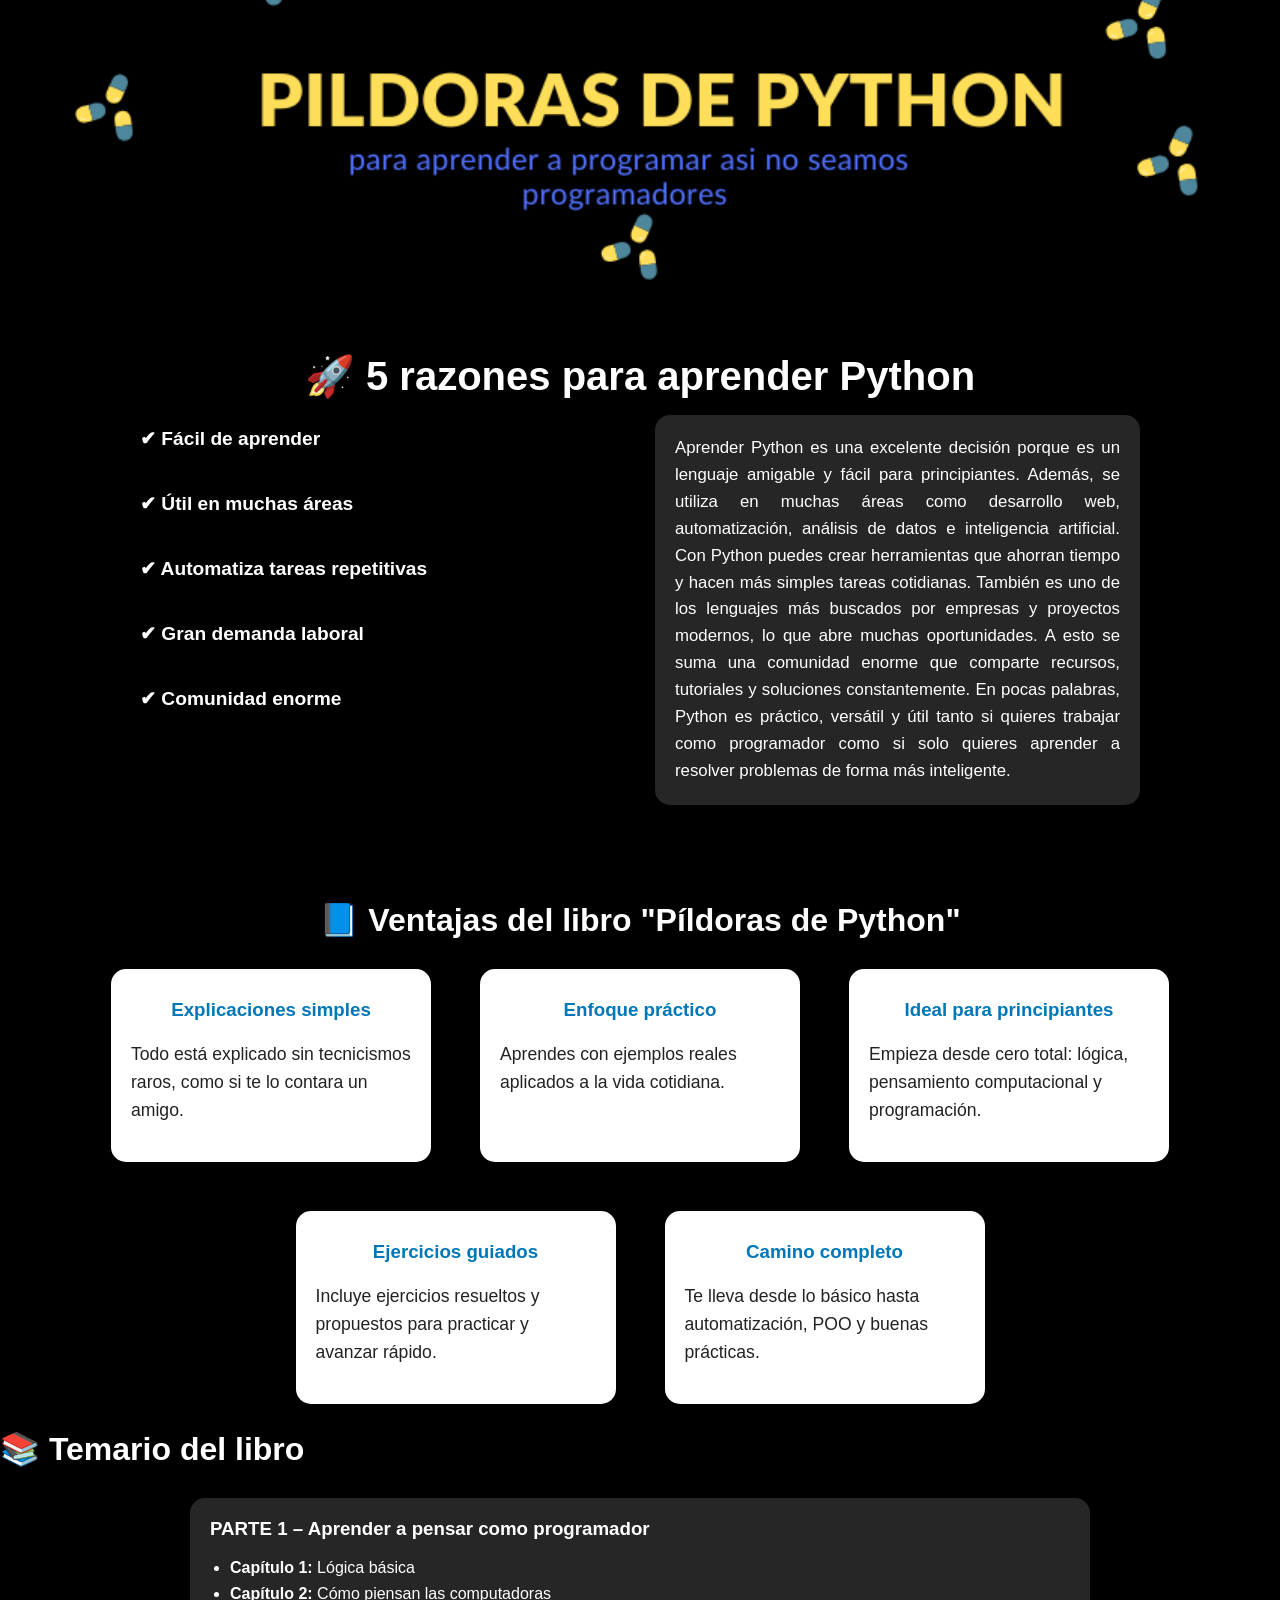
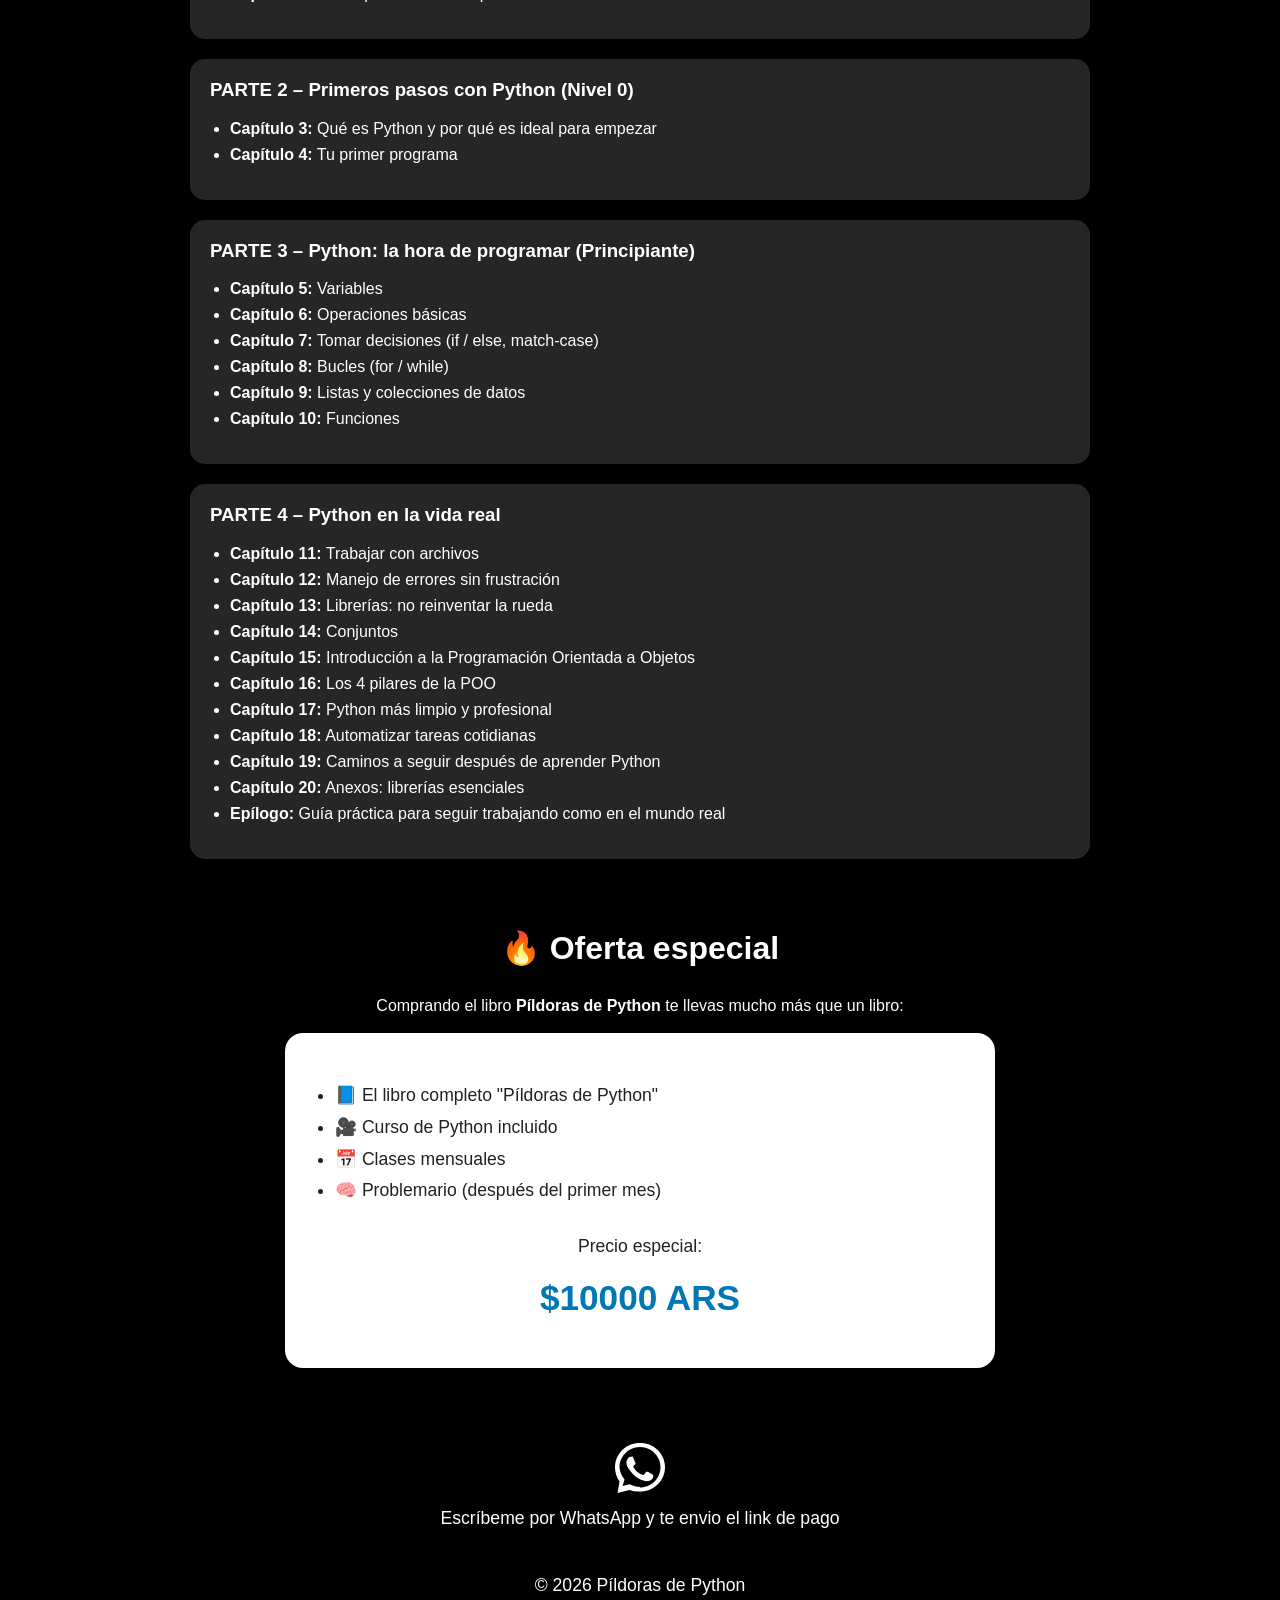
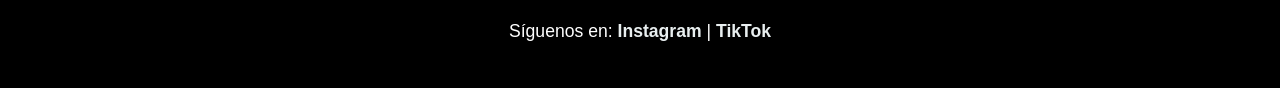
==== index.html @ 6a655818 "Add files via upload" ====
<html lang="es">
<head>
  <meta charset="UTF-8">
  <meta name="viewport" content="width=device-width, initial-scale=1.0">
  <title>Semana de Python</title>
  <link rel="stylesheet" href="style.css">
</head>

<body>

  <!-- HEADER -->
  <header class="header">
    <img src="encabezado LIBRO.png" alt="Semana de Python">
  </header>

  <!-- CONTENIDO PRINCIPAL -->
  <section class="bienvenida">
      <h1 >🚀 5 razones para aprender Python </h1>
      
    </section>

  <!-- SECCIÓN 5 RAZONES -->
<section class="seccion razones">
  
  <div class="razones-grid">

    <!-- COLUMNA IZQUIERDA -->
    <div class="razones-lista">
      <h3>✔ Fácil de aprender</h3>
      <br>
      <h3>✔ Útil en muchas áreas</h3>
      <br>
      <h3>✔ Automatiza tareas repetitivas</h3>
      <br>
      <h3>✔ Gran demanda laboral</h3>
      <br>
      <h3>✔ Comunidad enorme</h3>
      <br>
    </div>

    <!-- COLUMNA DERECHA -->
    <div class="razones-resumen">
      <p>
        Aprender Python es una excelente decisión porque es un lenguaje amigable y fácil para principiantes.
        Además, se utiliza en muchas áreas como desarrollo web, automatización, análisis de datos e inteligencia artificial.
        Con Python puedes crear herramientas que ahorran tiempo y hacen más simples tareas cotidianas.
        También es uno de los lenguajes más buscados por empresas y proyectos modernos, lo que abre muchas oportunidades.
        A esto se suma una comunidad enorme que comparte recursos, tutoriales y soluciones constantemente.
        En pocas palabras, Python es práctico, versátil y útil tanto si quieres trabajar como programador
        como si solo quieres aprender a resolver problemas de forma más inteligente.
      </p>
    </div>

  </div>
</section>

    <!-- SECCIÓN VENTAJAS DEL LIBRO -->
    <section class="bienvenida">
      <h2>📘 Ventajas del libro "Píldoras de Python"</h2>

      <div class="cards">
        <div class="card">
          <h3>Explicaciones simples</h3>
          <p>Todo está explicado sin tecnicismos raros, como si te lo contara un amigo.</p>
        </div>

        <div class="card">
          <h3>Enfoque práctico</h3>
          <p>Aprendes con ejemplos reales aplicados a la vida cotidiana.</p>
        </div>

        <div class="card">
          <h3>Ideal para principiantes</h3>
          <p>Empieza desde cero total: lógica, pensamiento computacional y programación.</p>
        </div>

        <div class="card">
          <h3>Ejercicios guiados</h3>
          <p>Incluye ejercicios resueltos y propuestos para practicar y avanzar rápido.</p>
        </div>

        <div class="card">
          <h3>Camino completo</h3>
          <p>Te lleva desde lo básico hasta automatización, POO y buenas prácticas.</p>
        </div>
      </div>
    </section>

    <!-- SECCIÓN TEMARIO -->
    <section class="seccion">
      <h2>📚 Temario del libro</h2>

      <div class="temario">

        <div class="bloque">
          <h3>PARTE 1 – Aprender a pensar como programador</h3>
          <ul>
            <li><b>Capítulo 1:</b> Lógica básica</li>
            <li><b>Capítulo 2:</b> Cómo piensan las computadoras</li>
          </ul>
        </div>

        <div class="bloque">
          <h3>PARTE 2 – Primeros pasos con Python (Nivel 0)</h3>
          <ul>
            <li><b>Capítulo 3:</b> Qué es Python y por qué es ideal para empezar</li>
            <li><b>Capítulo 4:</b> Tu primer programa</li>
          </ul>
        </div>

        <div class="bloque">
          <h3>PARTE 3 – Python: la hora de programar (Principiante)</h3>
          <ul>
            <li><b>Capítulo 5:</b> Variables</li>
            <li><b>Capítulo 6:</b> Operaciones básicas</li>
            <li><b>Capítulo 7:</b> Tomar decisiones (if / else, match-case)</li>
            <li><b>Capítulo 8:</b> Bucles (for / while)</li>
            <li><b>Capítulo 9:</b> Listas y colecciones de datos</li>
            <li><b>Capítulo 10:</b> Funciones</li>
          </ul>
        </div>

        <div class="bloque">
          <h3>PARTE 4 – Python en la vida real</h3>
          <ul>
            <li><b>Capítulo 11:</b> Trabajar con archivos</li>
            <li><b>Capítulo 12:</b> Manejo de errores sin frustración</li>
            <li><b>Capítulo 13:</b> Librerías: no reinventar la rueda</li>
            <li><b>Capítulo 14:</b> Conjuntos</li>
            <li><b>Capítulo 15:</b> Introducción a la Programación Orientada a Objetos</li>
            <li><b>Capítulo 16:</b> Los 4 pilares de la POO</li>
            <li><b>Capítulo 17:</b> Python más limpio y profesional</li>
            <li><b>Capítulo 18:</b> Automatizar tareas cotidianas</li>
            <li><b>Capítulo 19:</b> Caminos a seguir después de aprender Python</li>
            <li><b>Capítulo 20:</b> Anexos: librerías esenciales</li>
            <li><b>Epílogo:</b> Guía práctica para seguir trabajando como en el mundo real</li>
          </ul>
        </div>

      </div>
    </section>

    <!-- SECCIÓN OFERTA -->
<section class="seccion oferta">
  <h2 class="bienvenida">🔥 Oferta especial</h2>
  <p class="subtexto" >
   <center> Comprando el libro <b>Píldoras de Python</b> te llevas mucho más que un libro: <center>
  </p>

  <div class="oferta-box">
    <ul class="lista-oferta">
      <li>📘 El libro completo "Píldoras de Python"</li>
      <li>🎥 Curso de Python incluido</li>
      <li>📅 Clases mensuales</li>
      <li>🧠 Problemario (después del primer mes)</li>
    </ul>

    <div class="precio">
      <p>Precio especial:</p>
      <h3>$10000  ARS</h3>
    </div>

    <!--<a href="https://TU-LINK-DE-HOTMART" target="_blank" class="btn-hotmart">
      Comprar en Hotmart -->
    </a>
  </div>
</section>


<!-- SECCIÓN ARGENTINA 
<section class="seccion argentina">
  <h2>🇦🇷 ¿Vives en Argentina?</h2>
  <p>
    Si quieres comprarlo en <b>pesos argentinos</b>, escríbeme directamente por WhatsApp.
  </p>-->
<a class="whatsapp-link" href="https://wa.me/549TU_NUMERO" target="_blank">
  <svg class="icono-whatsapp" xmlns="http://www.w3.org/2000/svg" viewBox="0 0 24 24">
    <path d="M12 2C6.48 2 2 6.2 2 11.7c0 2.05.63 4.04 1.82 5.74L3 22l4.75-1.24A10.3 10.3 0 0 0 12 21.4c5.52 0 10-4.2 10-9.7S17.52 2 12 2zm0 17.6c-1.36 0-2.7-.33-3.88-.97l-.28-.15-2.78.73.74-2.6-.18-.27A8.2 8.2 0 0 1 3.8 11.7c0-4.48 3.67-8.1 8.2-8.1 4.53 0 8.2 3.62 8.2 8.1s-3.67 8.1-8.2 8.1zm4.73-5.25c-.26-.13-1.53-.75-1.77-.83-.24-.09-.42-.13-.6.13-.18.26-.69.83-.85 1-.16.17-.31.2-.57.07-.26-.13-1.1-.4-2.1-1.27-.78-.68-1.3-1.52-1.46-1.78-.15-.26-.02-.4.12-.53.12-.12.26-.3.39-.45.13-.15.18-.26.26-.42.08-.17.04-.32-.02-.45-.07-.13-.6-1.41-.82-1.94-.22-.5-.44-.43-.6-.43h-.5c-.18 0-.46.06-.7.32-.24.26-.92.9-.92 2.17 0 1.28.95 2.52 1.08 2.69.13.17 1.87 2.83 4.52 3.96.63.27 1.12.43 1.5.55.64.2 1.22.17 1.67.1.51-.07 1.54-.62 1.77-1.22.22-.6.22-1.1.15-1.22-.07-.11-.24-.18-.5-.31z"/>
  </svg>

  <span>Escríbeme por WhatsApp y te envio el link de pago </span>
</a>
 
</a>
</section>

  </main>










  <!-- FOOTER -->
  <footer class="footer">
    <p>© 2026  Píldoras de Python</p>

    <p>
      Síguenos en:
      <a href="https://instagram.com/TUINSTAGRAM" target="_blank">Instagram</a> |
      <a href="https://tiktok.com/@TUTIKTOK" target="_blank">TikTok</a>
    </p>
  </footer>

</body>
</html>
---- style.css ----
body {
  margin: 0;
  font-family: Arial, sans-serif;
  background-color: #000000;
  color: white;
}

/* HEADER */
.header img {
  width: 100%;
  height: 320px;
  object-fit: cover;
  display: block;
}



.bienvenida{
  display: flex;
  flex-direction: column;
  align-items: center;
  justify-content: center;
  text-align: center;
}




/* CONTENEDOR */
.contenedor {
  max-width: 1100px;
  margin: auto;
  padding: 40px 20px;
  text-align: center;
}

/* SECCIONES */
.seccion {
  margin-bottom: 70px;
}

h1 {
  font-size: 2.5rem;
  margin-bottom: 15px;
  
}

h2 {
  font-size: 2rem;
  margin-bottom: 30px;
}

p {
  font-size: 1.1rem;
  line-height: 1.6;
}

.razones-resumen p{
justify-content: justify;

}

/* CARDS */
.cards {
  display: flex;
  gap: 49px;
  flex-wrap: wrap;
  justify-content: center;
}

.card {
  background: white;
  color: #222;
  width: 280px;
  padding: 20px;
  border-radius: 15px;
  box-shadow: 0px 4px 12px rgba(0,0,0,0.25);
  text-align: left;
}

.card h3 {
  margin-top: 10;
  color: #0077b6;
  text-align: center;
}

/* TEMARIO */
.temario {
  text-align: left;
  max-width: 900px;
  margin: auto;
}

.bloque {
  background: rgba(255, 255, 255, 0.15);
  padding: 20px;
  border-radius: 15px;
  margin-bottom: 20px;
}

.bloque h3 {
  margin-top: 0;
  color: #fff;
}

.bloque ul {
  padding-left: 20px;
}

.bloque li {
  margin-bottom: 8px;
  font-size: 1rem;
}

/* FORMULARIO */
.formulario {
  background: white;
  padding: 30px;
  border-radius: 15px;
  max-width: 500px;
  margin: auto;
  box-shadow: 0px 4px 12px rgba(0,0,0,0.25);
}

.formulario input {
  width: 90%;
  padding: 12px;
  margin: 10px 0;
  border-radius: 10px;
  border: 1px solid #ccc;
  font-size: 1rem;
}

.formulario button {
  background-color: #0077b6;
  color: white;
  border: none;
  padding: 12px 25px;
  font-size: 1rem;
  border-radius: 10px;
  cursor: pointer;
  margin-top: 15px;
}

.formulario button:hover {
  background-color: #005f8f;
}

/* FOOTER */
.footer {
  background-color: #000000;
  padding: 25px;
  text-align: center;
}

.footer a {
  color: #e9eff0;
  text-decoration: none;
  font-weight: bold;
}

.footer a:hover {
  text-decoration: underline;
}

/* RESPONSIVE */
@media (max-width: 768px) {
  .header img {
    height: 200px;
  }

  h1 {
    font-size: 1.8rem;
  }

  h2 {
    font-size: 1.5rem;
  }

  .card {
    width: 90%;
  }

  .formulario {
    width: 90%;
    padding: 20px;
  }
}

/* SECCIÓN OFERTA */
.oferta-box {
  background: white;
  color: #222;
  max-width: 650px;
  margin: auto;
  padding: 30px;
  border-radius: 18px;
  box-shadow: 0px 4px 14px rgba(0,0,0,0.3);
  text-align: left;
}

.subtexto {
  font-size: 1.1rem;
  margin-bottom: 25px;
}

.lista-oferta {
  padding-left: 20px;
  font-size: 1.1rem;
  line-height: 1.8;
  margin-bottom: 25px;
}

.precio {
  text-align: center;
  margin-bottom: 20px;
}

.precio h3 {
  font-size: 2.2rem;
  margin: 10px 0;
  color: #0077b6;
}

.btn-hotmart {
  display: block;
  text-align: center;
  background: #ff6600;
  color: white;
  padding: 15px;
  border-radius: 12px;
  font-size: 1.1rem;
  text-decoration: none;
  font-weight: bold;
  transition: 0.2s;
}

.btn-hotmart:hover {
  background: #e05500;
}

/* SECCIÓN ARGENTINA */
.argentina {
  background: rgba(255, 255, 255, 0.15);
  padding: 30px;
  border-radius: 18px;
  max-width: 750px;
  margin: auto;
}

.btn-whatsapp {
  display: inline-flex;
  align-items: center;
  justify-content: center;
  gap: 10px;
  margin-top: 20px;
  background: #25D366;
  color: white;
  padding: 14px 22px;
  border-radius: 12px;
  text-decoration: none;
  font-weight: bold;
  font-size: 1.1rem;
  transition: 0.2s;
}

.btn-whatsapp:hover {
  background: #1ebe5d;
}

.icono-whatsapp {
  width: 28px;
  height: 28px;
}

/* RESPONSIVE OFERTA */
@media (max-width: 768px) {
  .oferta-box {
    width: 90%;
    padding: 20px;
  }

  .lista-oferta {
    font-size: 1rem;
  }

  .precio h3 {
    font-size: 1.8rem;
  }

  .btn-hotmart {
    font-size: 1rem;
  }
}

.razones-grid{
  display: grid;
  grid-template-columns: 1fr 1fr; /* izquierda y derecha */
  gap: 30px;
  align-items: start;
  max-width: 1000px;
  margin: auto;
  text-align: left;
}

.razones-lista h3{
  margin: 12px 0;
  font-size: 1.2rem;
  color: white;
}

.razones-resumen{
  background: rgba(255, 255, 255, 0.15);
  padding: 20px;
  border-radius: 15px;
  line-height: 1.7;
}

.razones-resumen p{
  margin: 0;
  font-size: 1.05rem;
  text-align:justify ;
}

/* Responsive: en celular se apilan */
@media (max-width: 768px){
  .razones-grid{
    grid-template-columns: 1fr;
  }
}


.whatsapp-link{
  display: flex;
  flex-direction: column;
  align-items: center;
  justify-content: center;
  text-decoration: none;
  margin-top: 20px;
  gap: 10px;
}

.icono-whatsapp{
  width: 60px;
  height: 60px;
  fill: white;
}

.whatsapp-link span{
  font-size: 1.1rem;
  color: white;
  font-weight: 500;
}
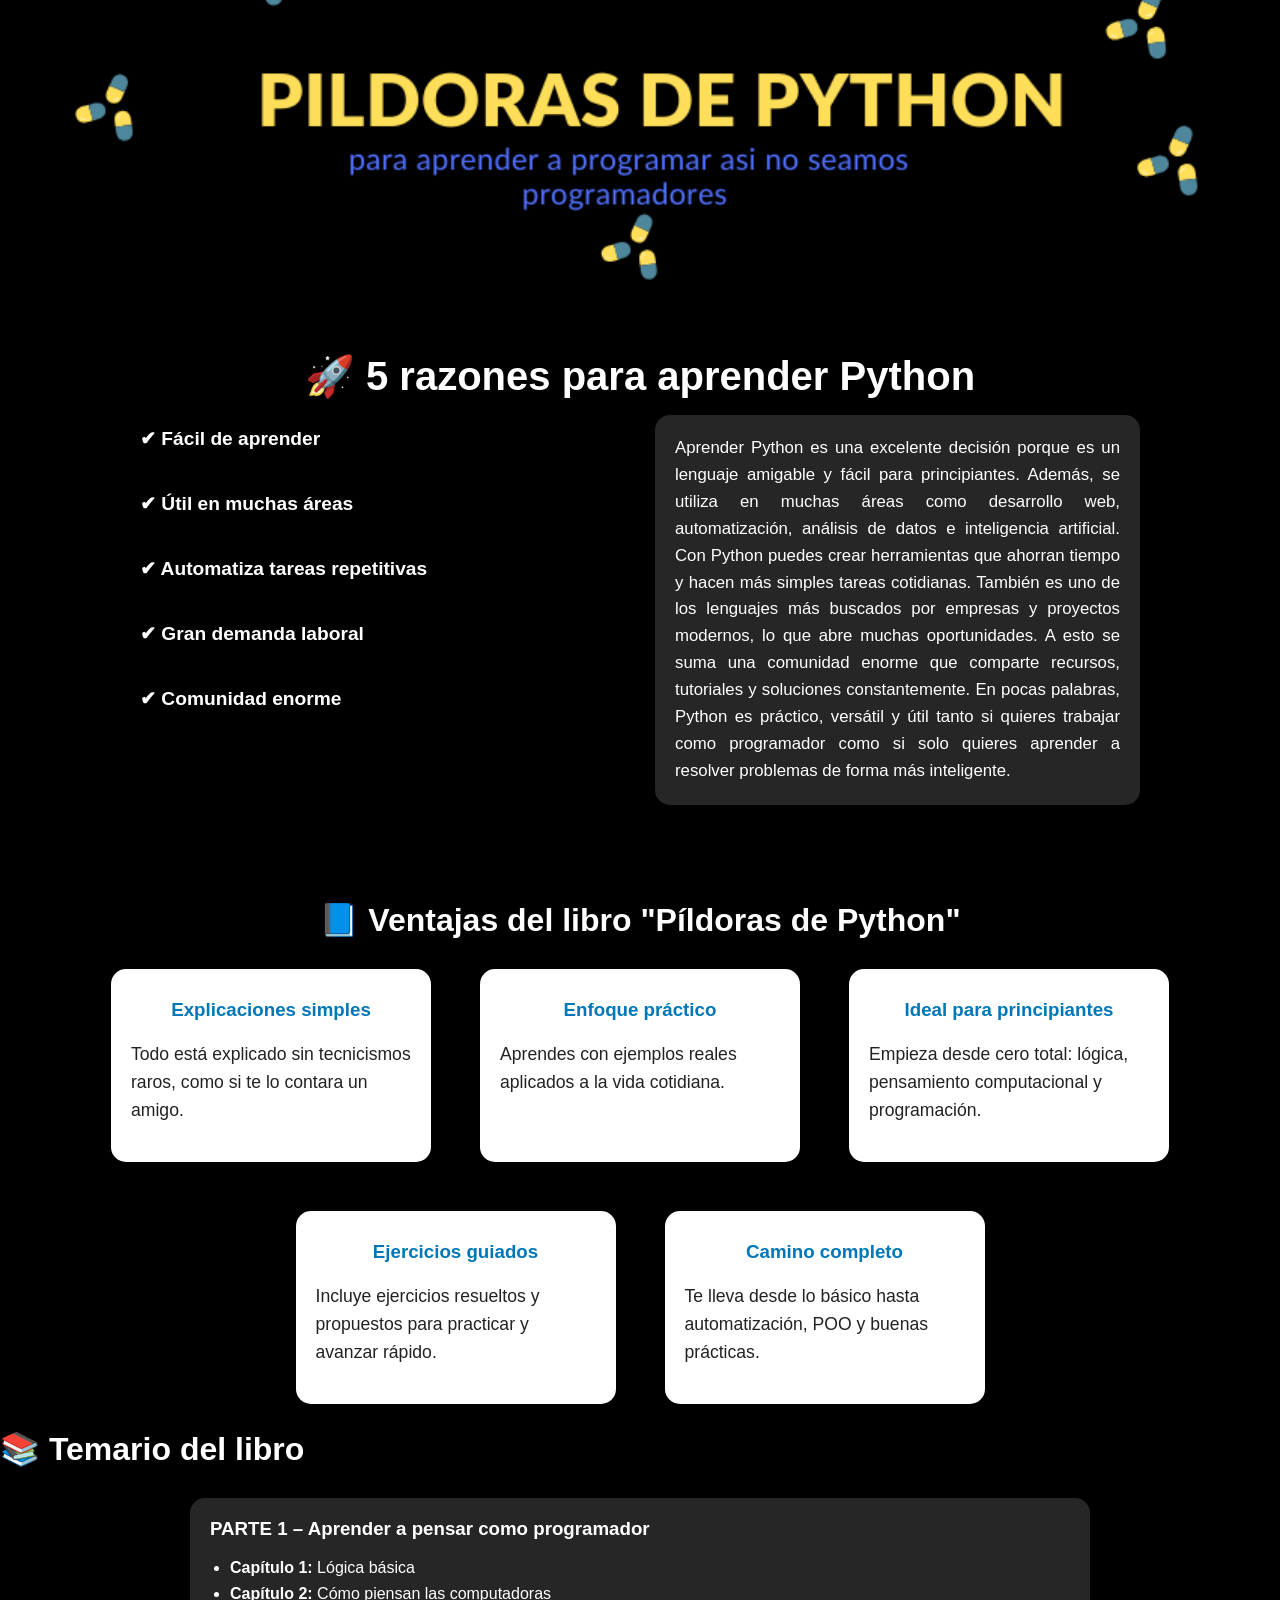
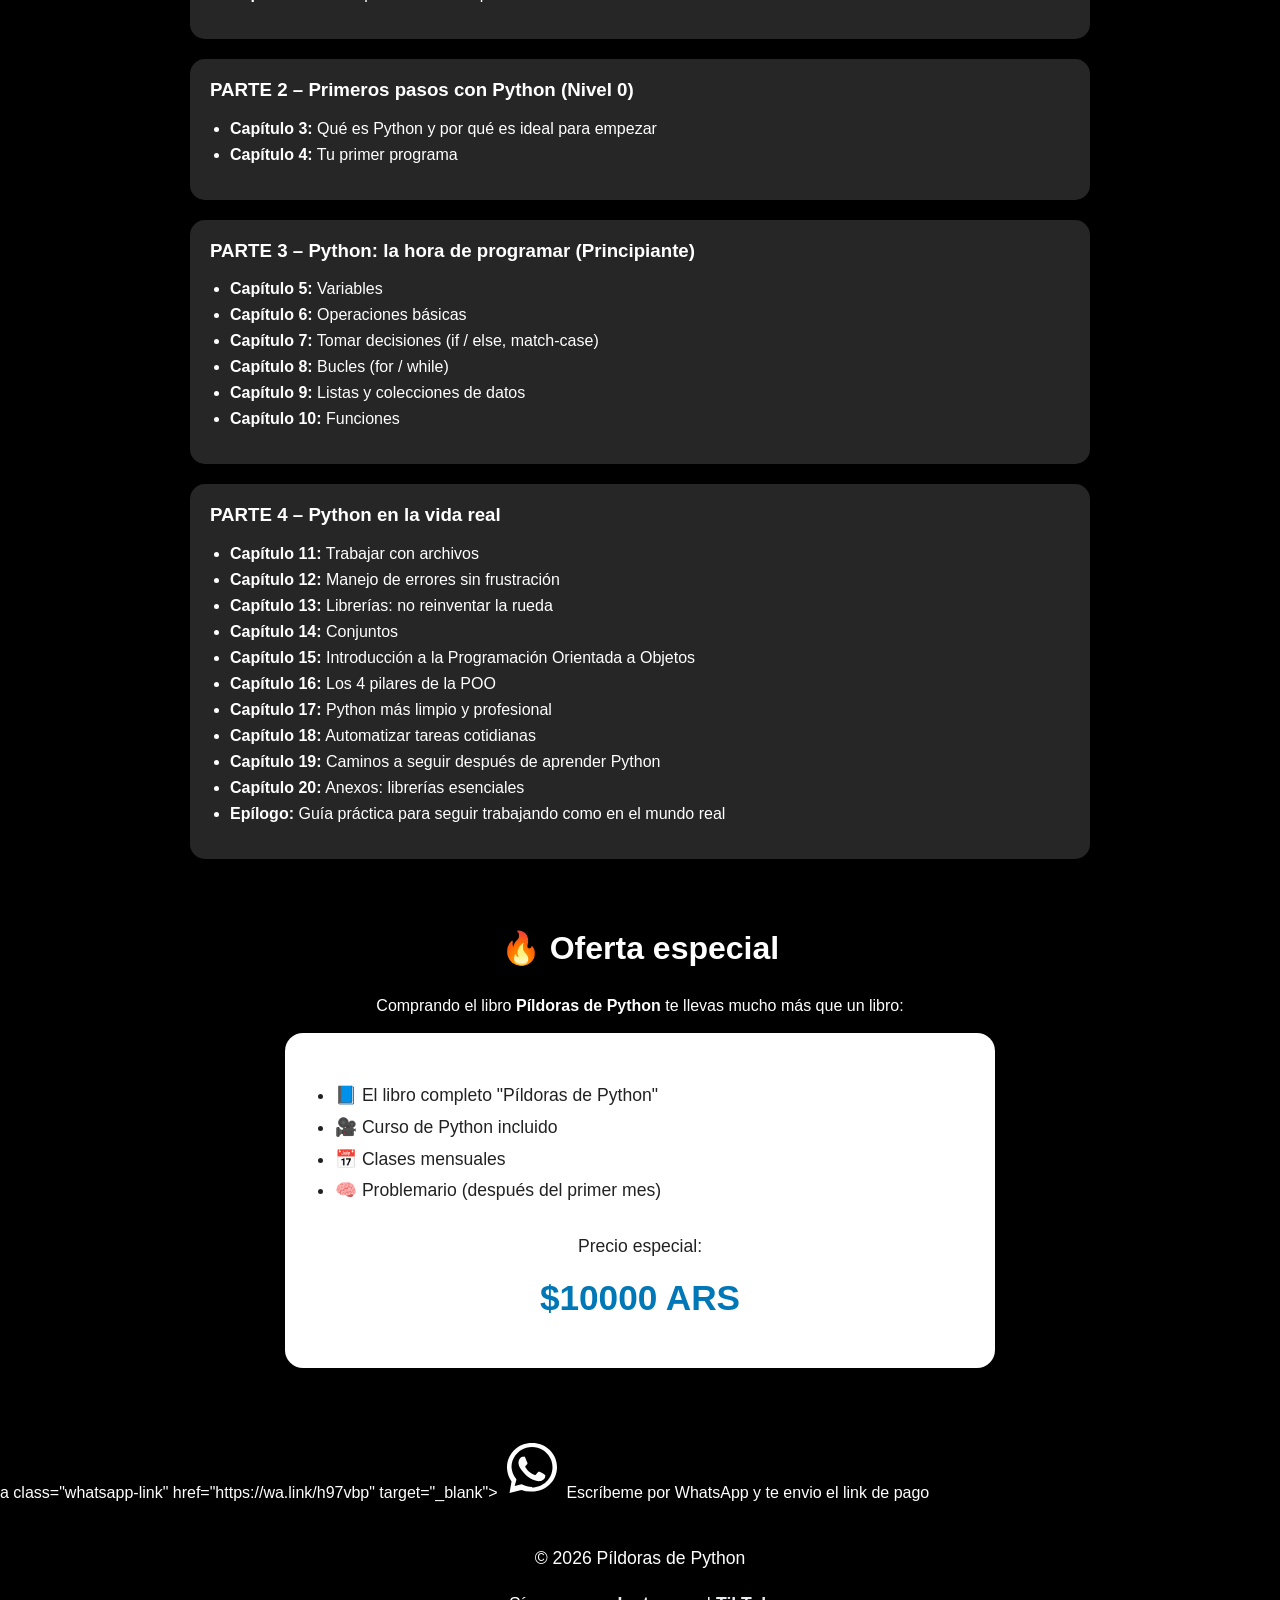
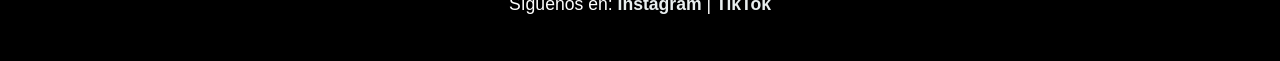
==== commit 93b4fdc1: "Update index.html" ====
--- a/index.html
+++ b/index.html
@@ -173,7 +173,7 @@
   <p>
     Si quieres comprarlo en <b>pesos argentinos</b>, escríbeme directamente por WhatsApp.
   </p>-->
-<a class="whatsapp-link" href="https://wa.me/549TU_NUMERO" target="_blank">
+a class="whatsapp-link" href="https://wa.link/h97vbp" target="_blank">
   <svg class="icono-whatsapp" xmlns="http://www.w3.org/2000/svg" viewBox="0 0 24 24">
     <path d="M12 2C6.48 2 2 6.2 2 11.7c0 2.05.63 4.04 1.82 5.74L3 22l4.75-1.24A10.3 10.3 0 0 0 12 21.4c5.52 0 10-4.2 10-9.7S17.52 2 12 2zm0 17.6c-1.36 0-2.7-.33-3.88-.97l-.28-.15-2.78.73.74-2.6-.18-.27A8.2 8.2 0 0 1 3.8 11.7c0-4.48 3.67-8.1 8.2-8.1 4.53 0 8.2 3.62 8.2 8.1s-3.67 8.1-8.2 8.1zm4.73-5.25c-.26-.13-1.53-.75-1.77-.83-.24-.09-.42-.13-.6.13-.18.26-.69.83-.85 1-.16.17-.31.2-.57.07-.26-.13-1.1-.4-2.1-1.27-.78-.68-1.3-1.52-1.46-1.78-.15-.26-.02-.4.12-.53.12-.12.26-.3.39-.45.13-.15.18-.26.26-.42.08-.17.04-.32-.02-.45-.07-.13-.6-1.41-.82-1.94-.22-.5-.44-.43-.6-.43h-.5c-.18 0-.46.06-.7.32-.24.26-.92.9-.92 2.17 0 1.28.95 2.52 1.08 2.69.13.17 1.87 2.83 4.52 3.96.63.27 1.12.43 1.5.55.64.2 1.22.17 1.67.1.51-.07 1.54-.62 1.77-1.22.22-.6.22-1.1.15-1.22-.07-.11-.24-.18-.5-.31z"/>
   </svg>
@@ -207,4 +207,4 @@
   </footer>
 
 </body>
-</html>+</html>
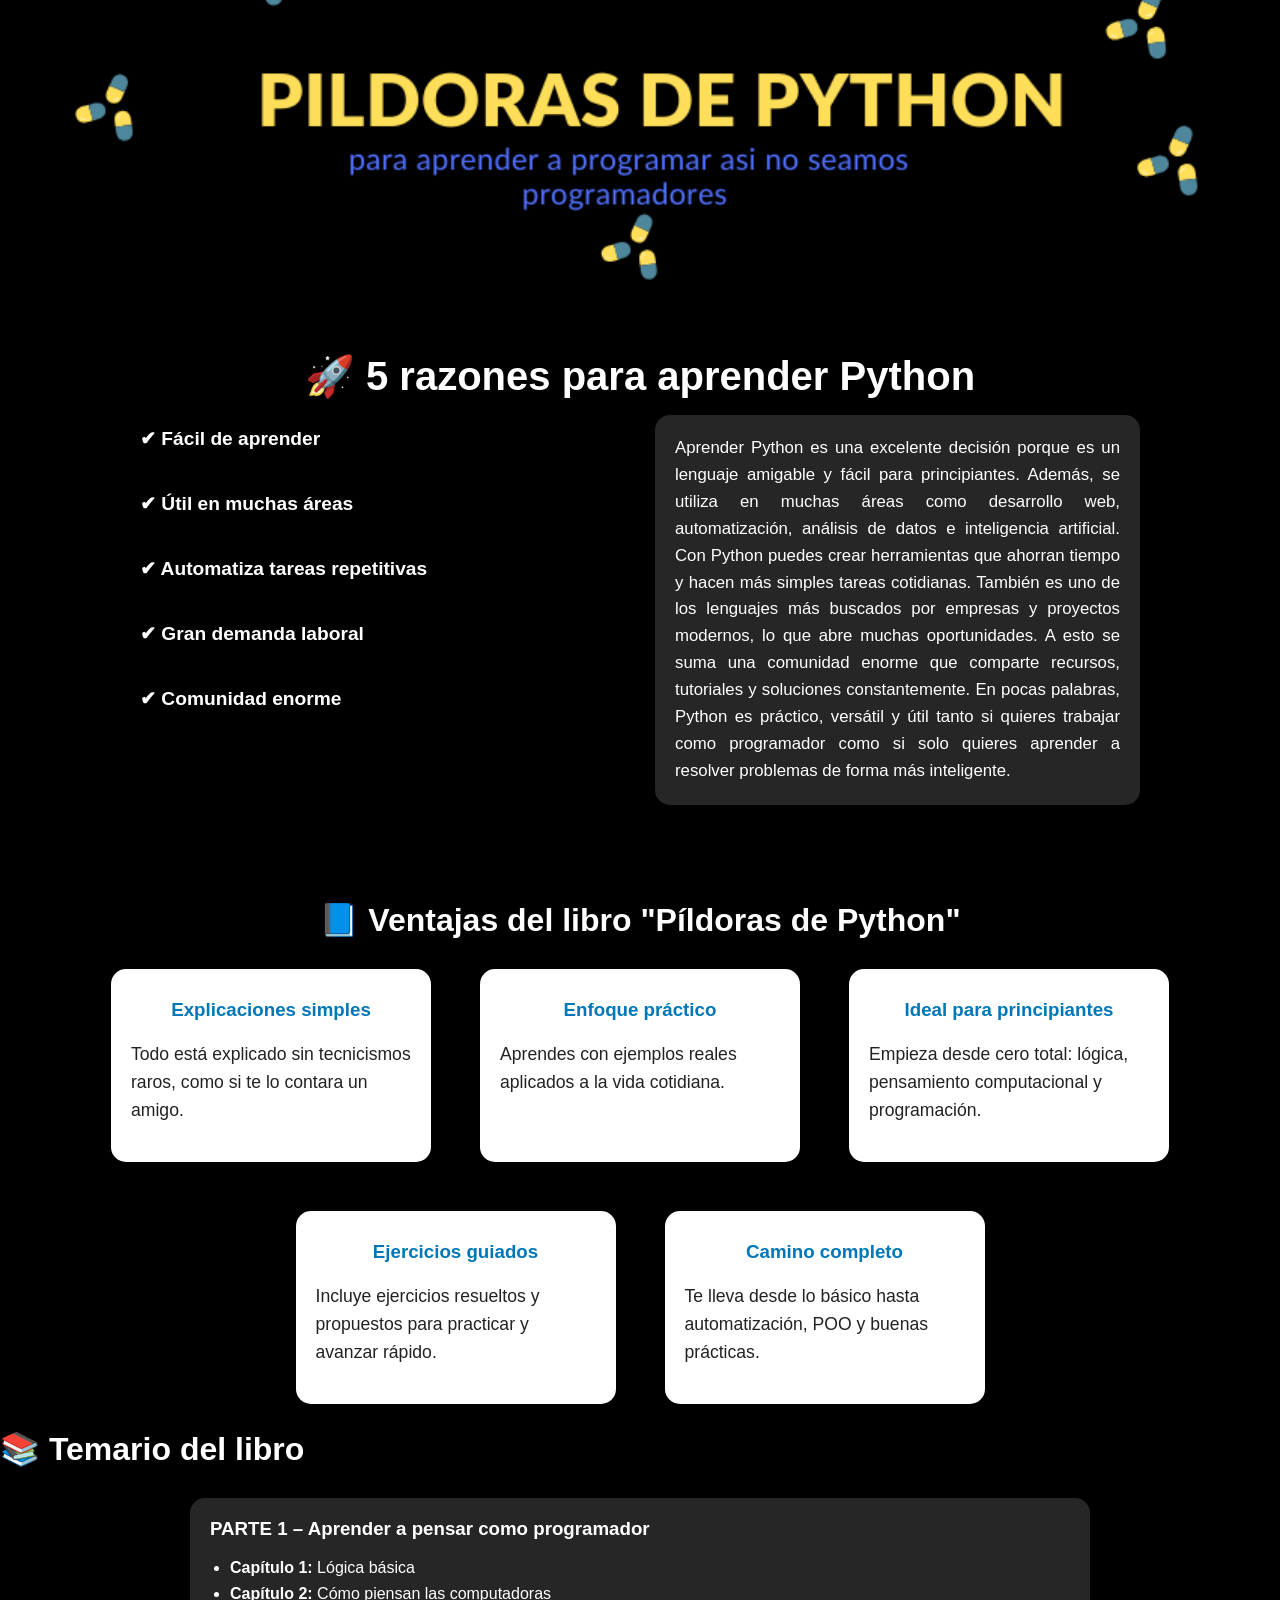
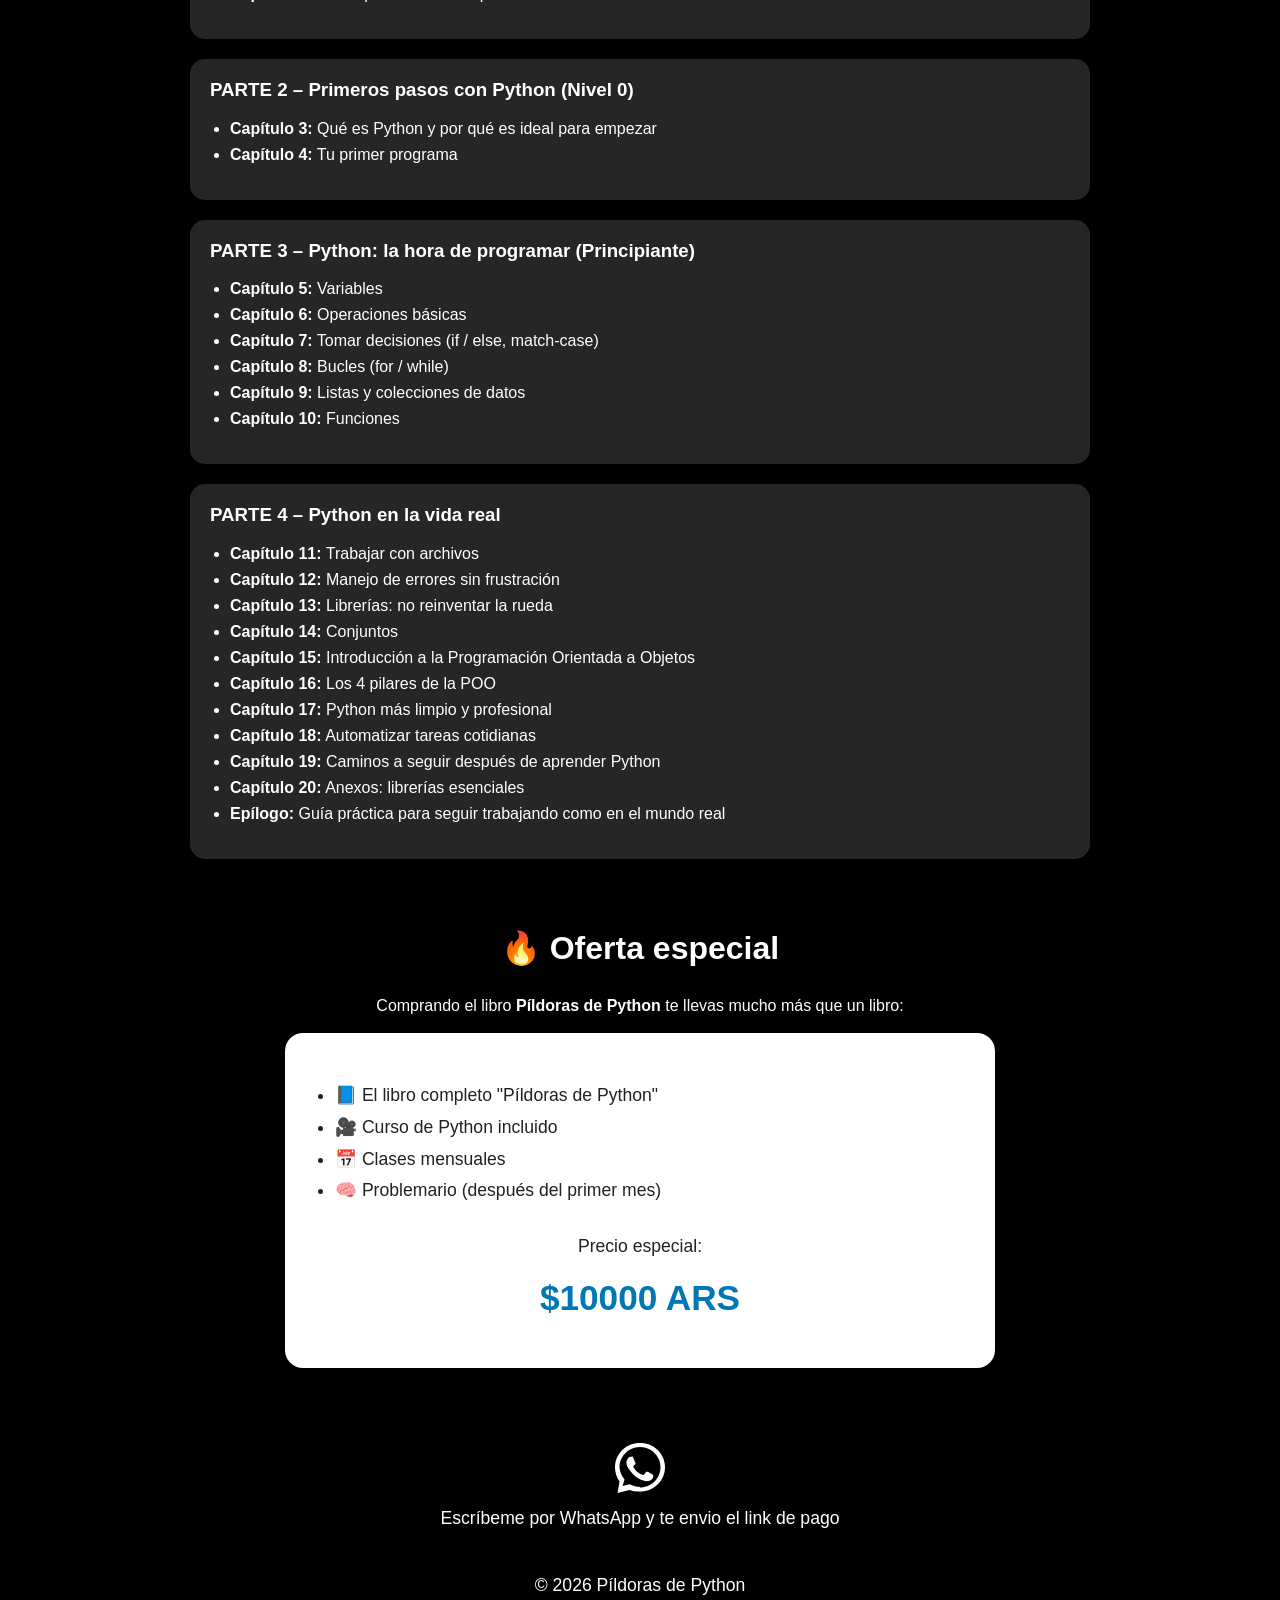
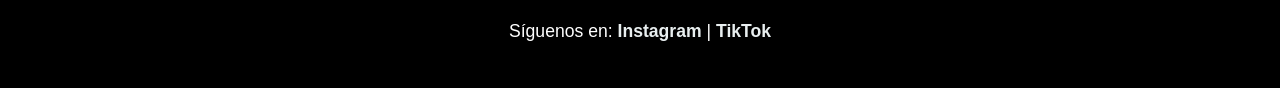
==== commit 0cc71624: "Update index.html" ====
--- a/index.html
+++ b/index.html
@@ -173,7 +173,7 @@
   <p>
     Si quieres comprarlo en <b>pesos argentinos</b>, escríbeme directamente por WhatsApp.
   </p>-->
-a class="whatsapp-link" href="https://wa.link/h97vbp" target="_blank">
+<a class="whatsapp-link" href="https://wa.link/h97vbp" target="_blank">
   <svg class="icono-whatsapp" xmlns="http://www.w3.org/2000/svg" viewBox="0 0 24 24">
     <path d="M12 2C6.48 2 2 6.2 2 11.7c0 2.05.63 4.04 1.82 5.74L3 22l4.75-1.24A10.3 10.3 0 0 0 12 21.4c5.52 0 10-4.2 10-9.7S17.52 2 12 2zm0 17.6c-1.36 0-2.7-.33-3.88-.97l-.28-.15-2.78.73.74-2.6-.18-.27A8.2 8.2 0 0 1 3.8 11.7c0-4.48 3.67-8.1 8.2-8.1 4.53 0 8.2 3.62 8.2 8.1s-3.67 8.1-8.2 8.1zm4.73-5.25c-.26-.13-1.53-.75-1.77-.83-.24-.09-.42-.13-.6.13-.18.26-.69.83-.85 1-.16.17-.31.2-.57.07-.26-.13-1.1-.4-2.1-1.27-.78-.68-1.3-1.52-1.46-1.78-.15-.26-.02-.4.12-.53.12-.12.26-.3.39-.45.13-.15.18-.26.26-.42.08-.17.04-.32-.02-.45-.07-.13-.6-1.41-.82-1.94-.22-.5-.44-.43-.6-.43h-.5c-.18 0-.46.06-.7.32-.24.26-.92.9-.92 2.17 0 1.28.95 2.52 1.08 2.69.13.17 1.87 2.83 4.52 3.96.63.27 1.12.43 1.5.55.64.2 1.22.17 1.67.1.51-.07 1.54-.62 1.77-1.22.22-.6.22-1.1.15-1.22-.07-.11-.24-.18-.5-.31z"/>
   </svg>
@@ -201,8 +201,8 @@
 
     <p>
       Síguenos en:
-      <a href="https://instagram.com/TUINSTAGRAM" target="_blank">Instagram</a> |
-      <a href="https://tiktok.com/@TUTIKTOK" target="_blank">TikTok</a>
+      <a href="https://www.instagram.com/pildorasdepython?igsh=MTgwZmhiam1zNjkzZw==" target="_blank">Instagram</a> |
+      <a href="https://www.tiktok.com/@pildoras_de_python?_r=1&_t=zs-94j1khpkzek" target="_blank">TikTok</a>
     </p>
   </footer>
 
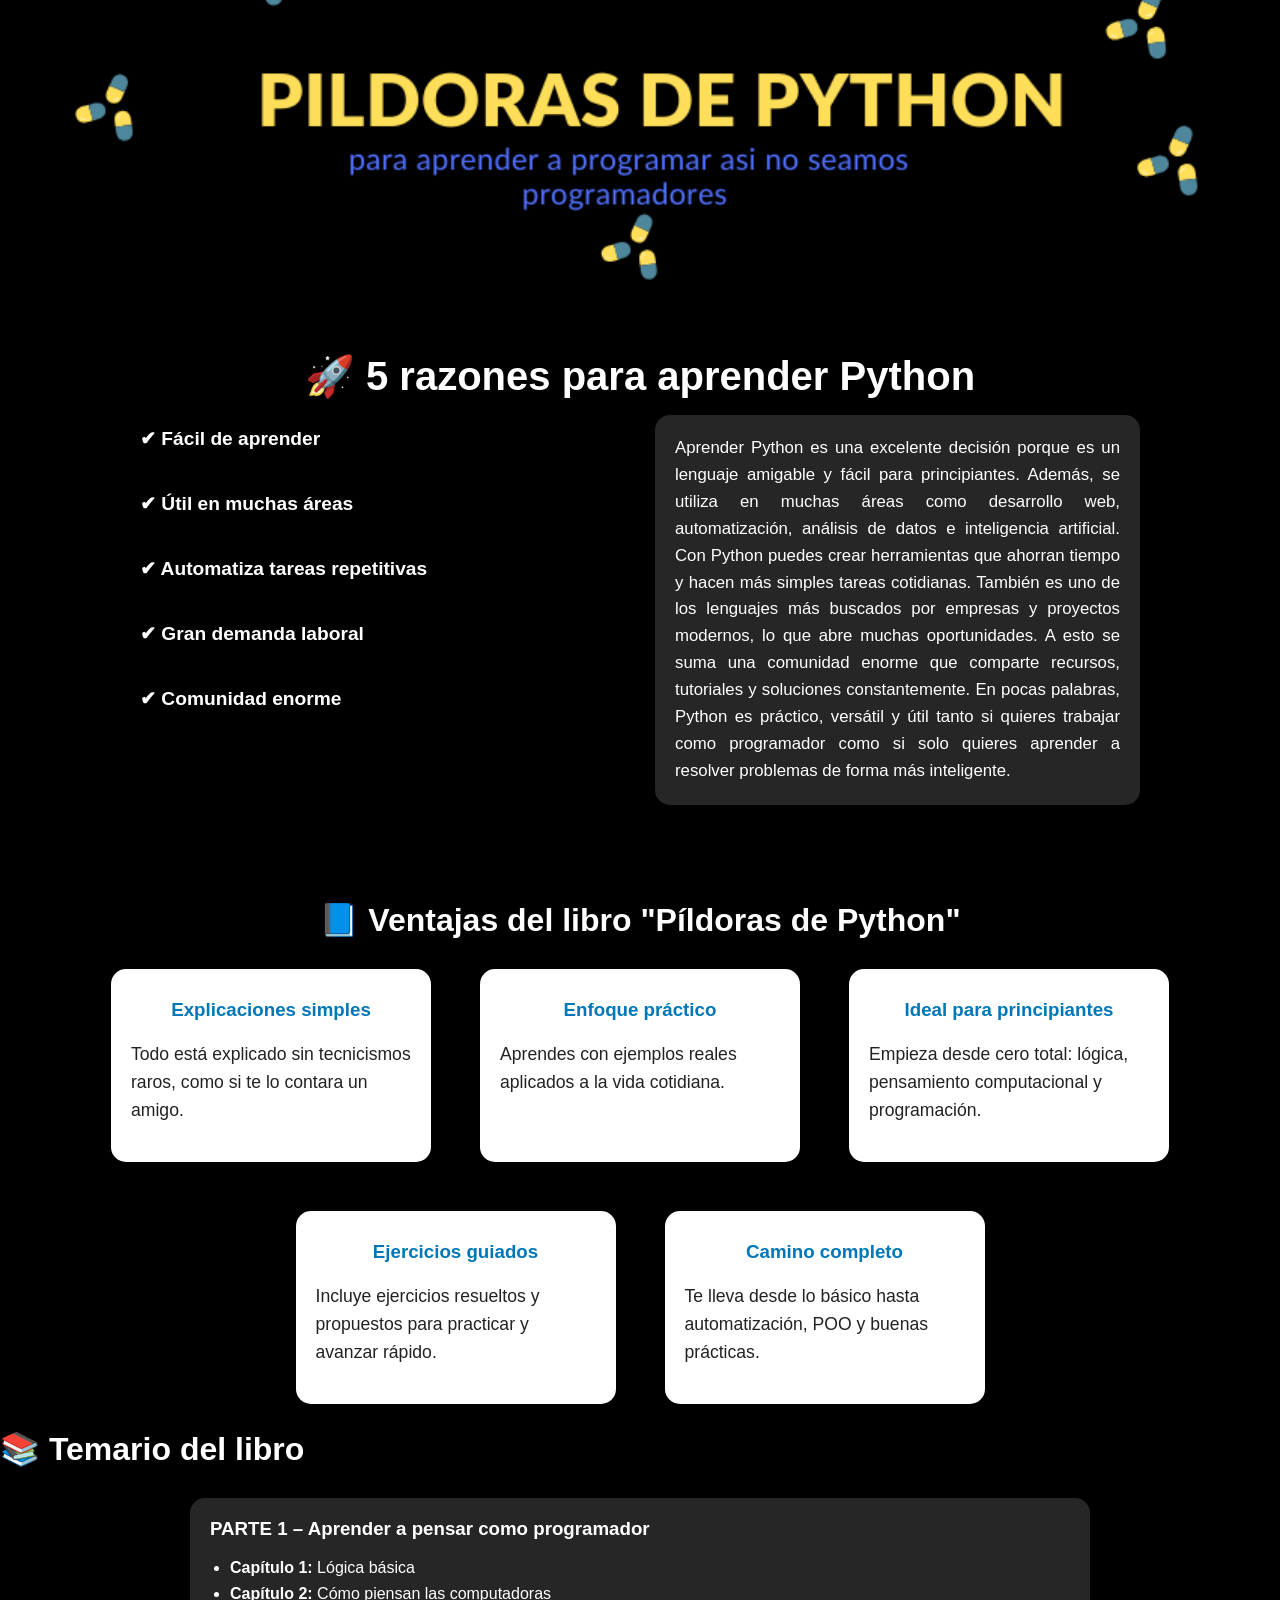
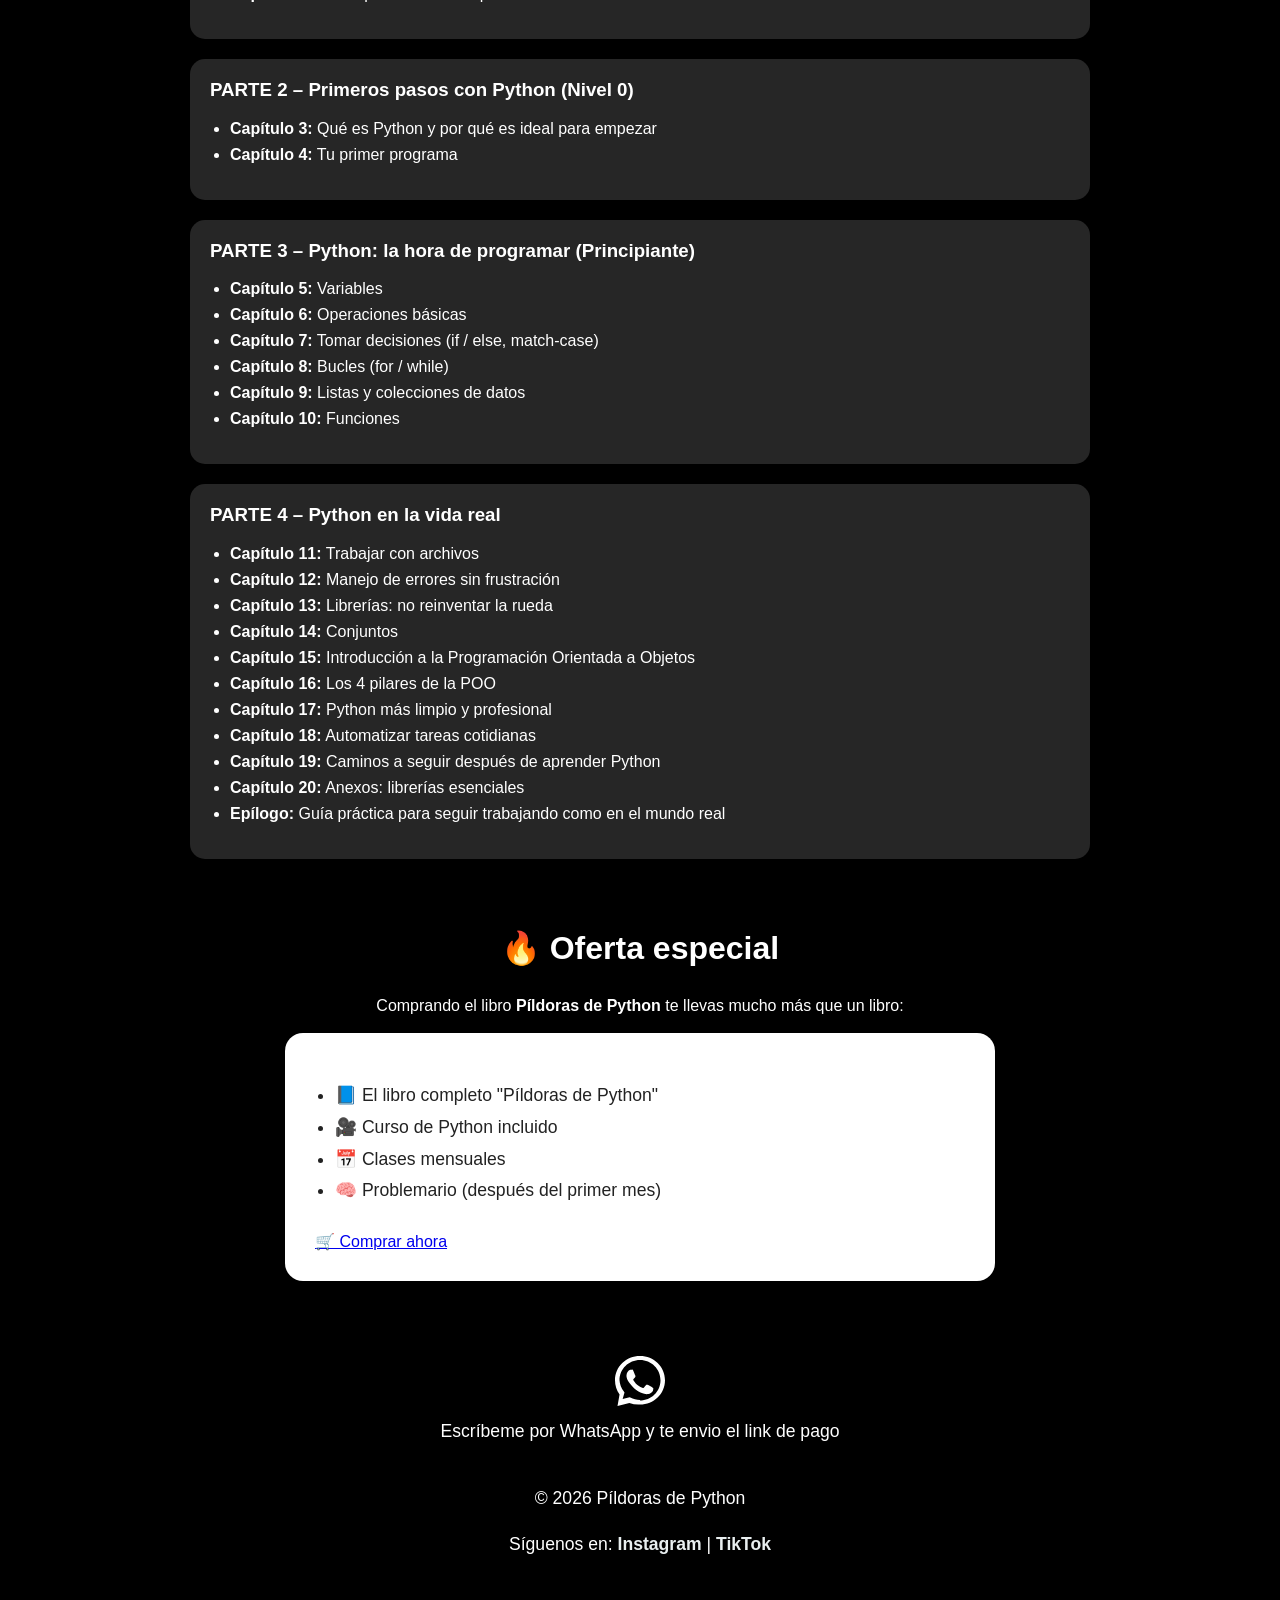
==== commit d5c430aa: "Update index.html" ====
--- a/index.html
+++ b/index.html
@@ -4,9 +4,21 @@
   <meta name="viewport" content="width=device-width, initial-scale=1.0">
   <title>Semana de Python</title>
   <link rel="stylesheet" href="style.css">
+
+  <!-- Google Tag Manager -->
+<script>(function(w,d,s,l,i){w[l]=w[l]||[];w[l].push({'gtm.start':
+new Date().getTime(),event:'gtm.js'});var f=d.getElementsByTagName(s)[0],
+j=d.createElement(s),dl=l!='dataLayer'?'&l='+l:'';j.async=true;j.src=
+'https://www.googletagmanager.com/gtm.js?id='+i+dl;f.parentNode.insertBefore(j,f);
+})(window,document,'script','dataLayer','GTM-K55NPZLP');</script>
+<!-- End Google Tag Manager -->
 </head>
 
 <body>
+  <!-- Google Tag Manager (noscript) -->
+<noscript><iframe src="https://www.googletagmanager.com/ns.html?id=GTM-K55NPZLP"
+height="0" width="0" style="display:none;visibility:hidden"></iframe></noscript>
+<!-- End Google Tag Manager (noscript) -->
 
   <!-- HEADER -->
   <header class="header">
@@ -155,12 +167,11 @@
       <li>🧠 Problemario (después del primer mes)</li>
     </ul>
 
-    <div class="precio">
-      <p>Precio especial:</p>
-      <h3>$10000  ARS</h3>
-    </div>
-
-    <!--<a href="https://TU-LINK-DE-HOTMART" target="_blank" class="btn-hotmart">
+
+    <a href="https://pay.hotmart.com/O105753754W" target="_blank" class="btn-comprar">
+    🛒 Comprar ahora
+</a>
+       <!--<a href="https://TU-LINK-DE-HOTMART" target="_blank" class="btn-hotmart">
       Comprar en Hotmart -->
     </a>
   </div>
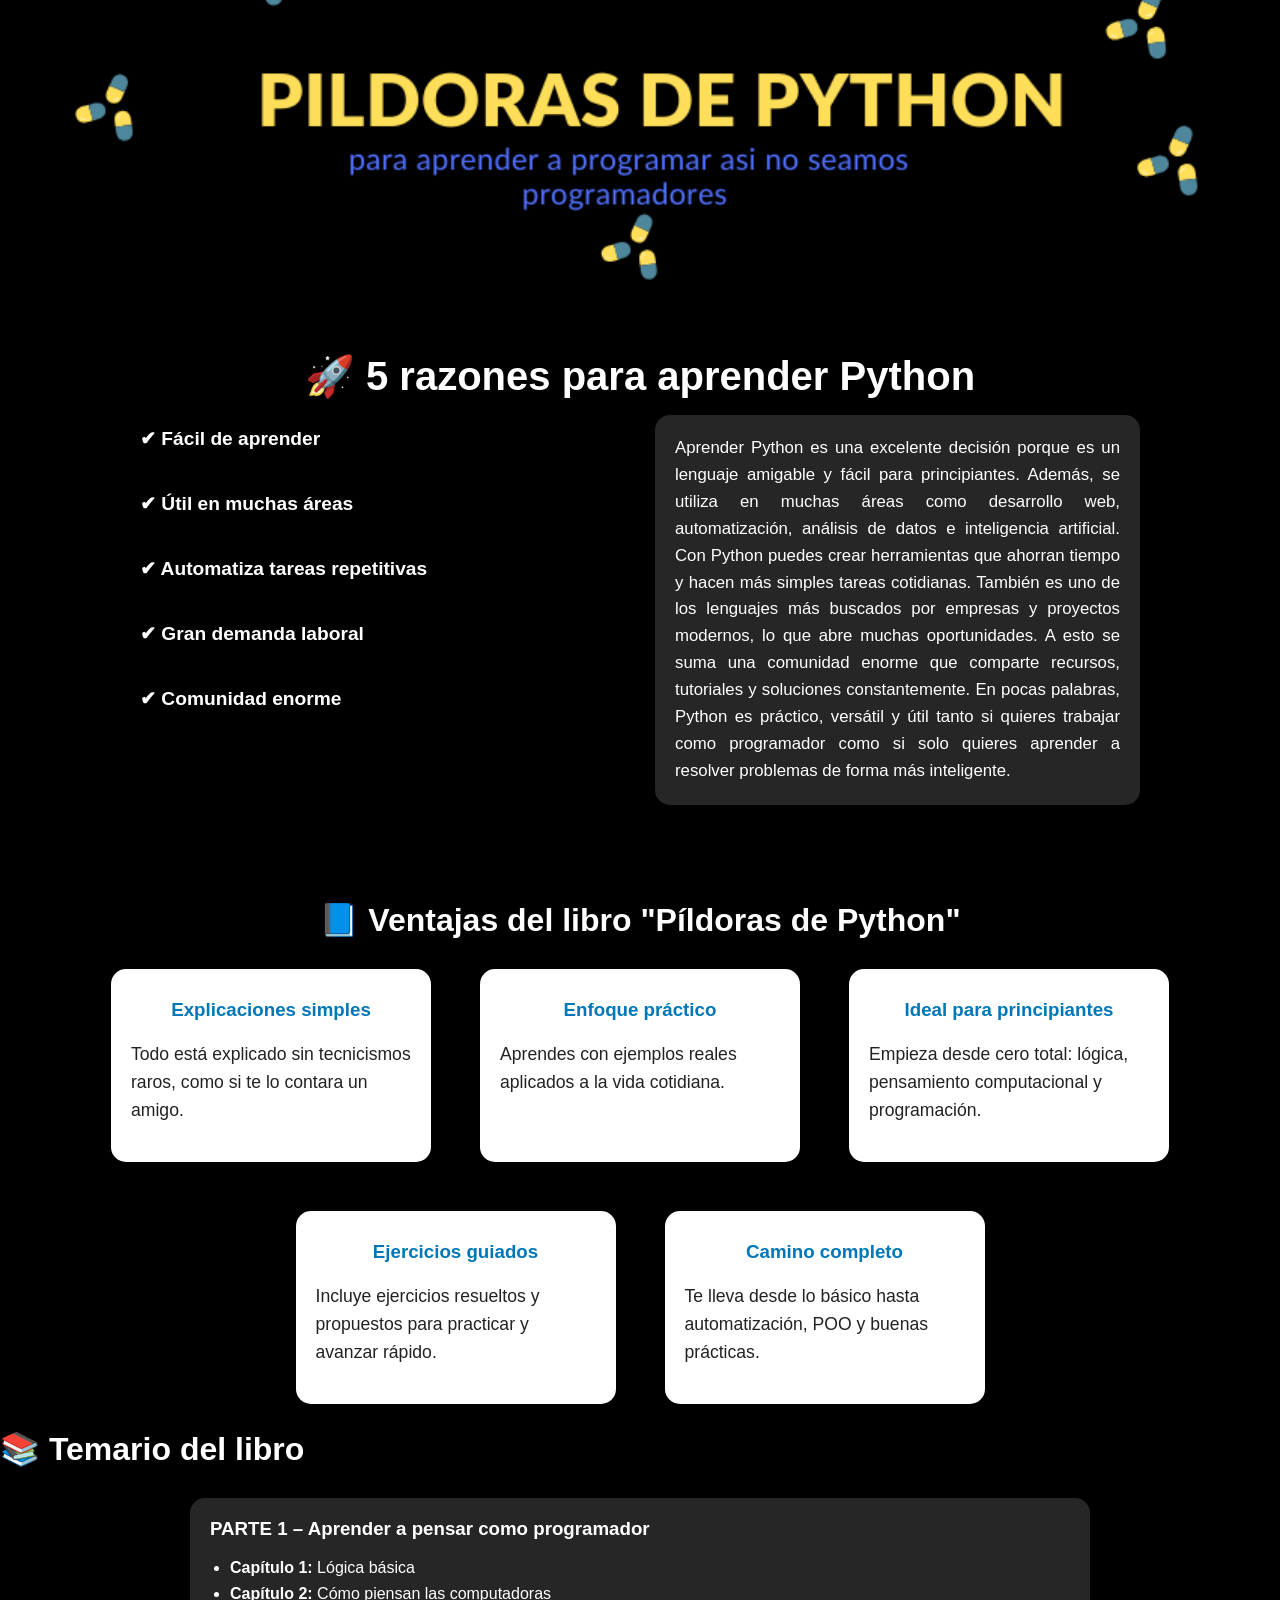
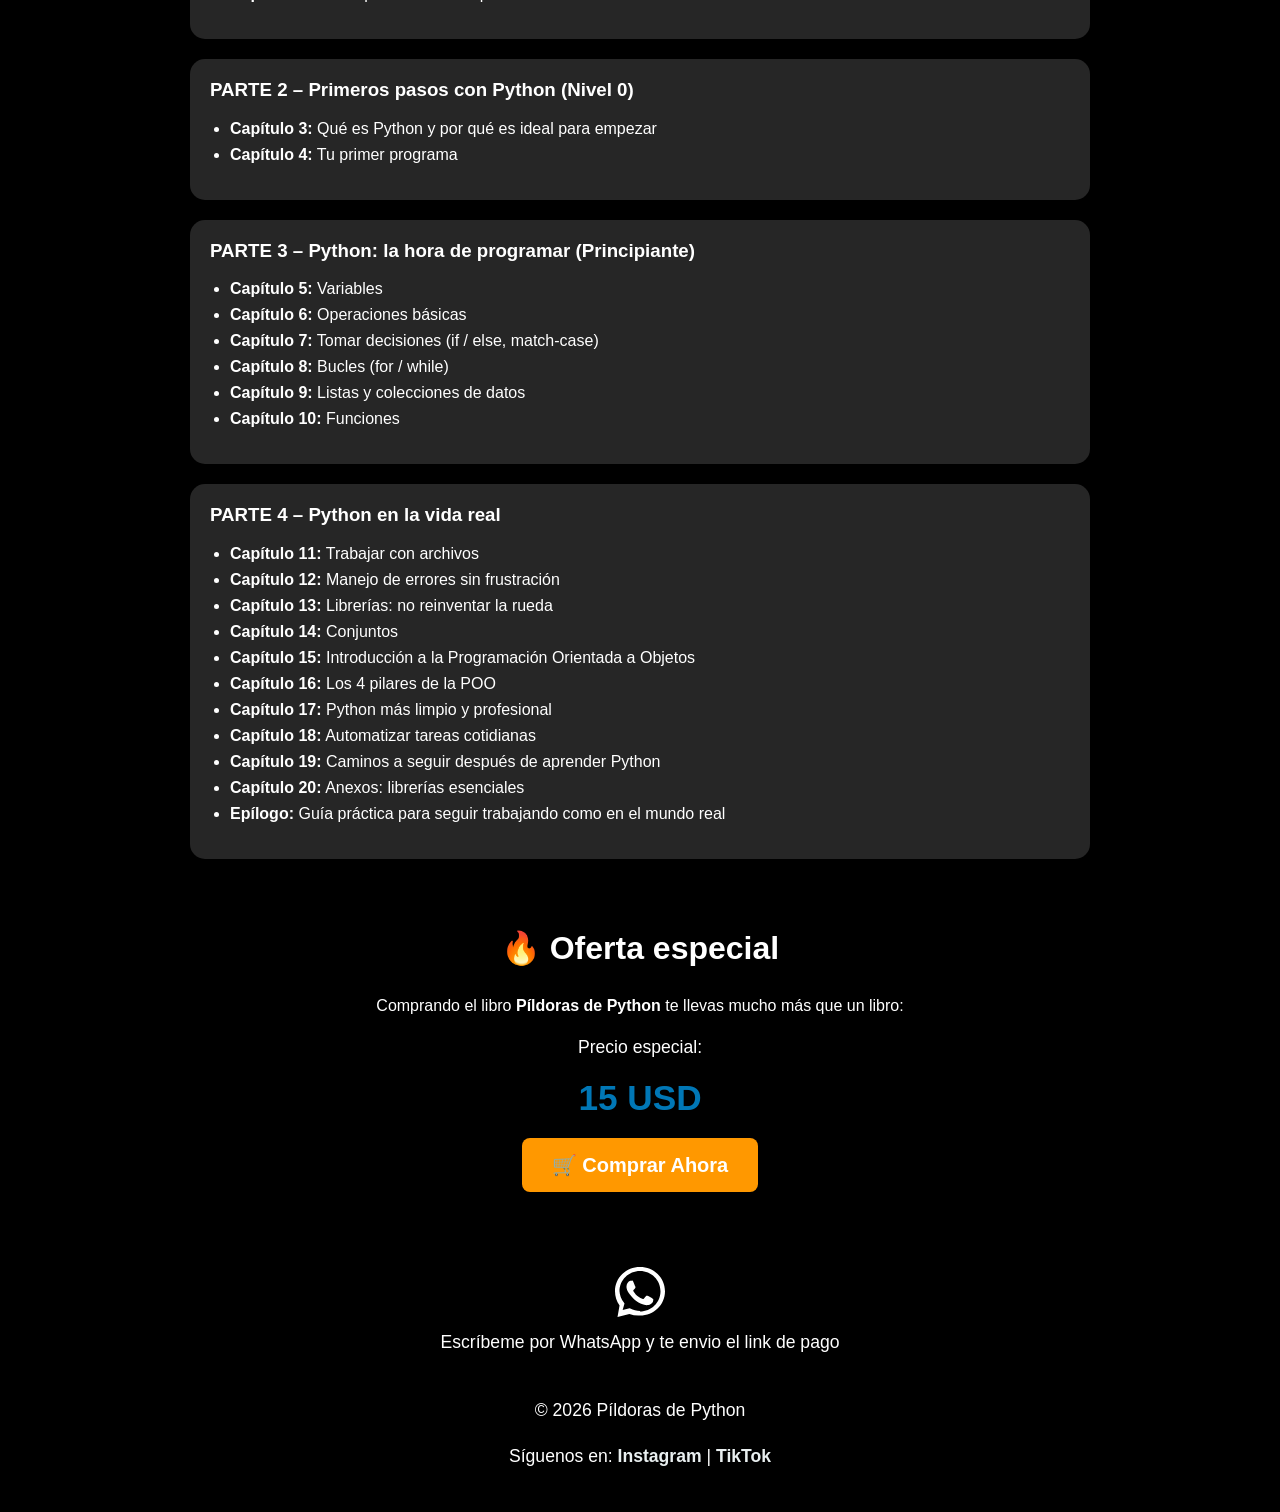
==== commit fbfe0f02: "Update index.html" ====
--- a/index.html
+++ b/index.html
@@ -159,22 +159,28 @@
    <center> Comprando el libro <b>Píldoras de Python</b> te llevas mucho más que un libro: <center>
   </p>
 
-  <div class="oferta-box">
-    <ul class="lista-oferta">
-      <li>📘 El libro completo "Píldoras de Python"</li>
-      <li>🎥 Curso de Python incluido</li>
-      <li>📅 Clases mensuales</li>
-      <li>🧠 Problemario (después del primer mes)</li>
-    </ul>
-
-
-    <a href="https://pay.hotmart.com/O105753754W" target="_blank" class="btn-comprar">
-    🛒 Comprar ahora
-</a>
-       <!--<a href="https://TU-LINK-DE-HOTMART" target="_blank" class="btn-hotmart">
-      Comprar en Hotmart -->
+  <div class="precio">
+    <p>Precio especial:</p>
+    <h3>15 USD</h3>
+</div>
+
+<div style="text-align:center; margin-top:20px;">
+    <a href="https://TU-LINK-DE-COMPRA"
+       target="_blank"
+       style="
+            background:#ff9800;
+            color:white;
+            padding:15px 30px;
+            border-radius:8px;
+            text-decoration:none;
+            font-size:20px;
+            font-weight:bold;
+            display:inline-block;
+            box-shadow:0 4px 8px rgba(0,0,0,0.3);
+       ">
+       🛒 Comprar Ahora
     </a>
-  </div>
+</div>
 </section>
 
 
--- a/style.css
+++ b/style.css
@@ -350,4 +350,22 @@
   font-size: 1.1rem;
   color: white;
   font-weight: 500;
-}+}
+
+.btn-comprar{
+    display: inline-block;
+    margin-top: 20px;
+    padding: 15px 30px;
+    background: #ff9800;
+    color: white;
+    text-decoration: none;
+    font-size: 20px;
+    font-weight: bold;
+    border-radius: 10px;
+    transition: 0.3s;
+}
+
+.btn-comprar:hover{
+    background: #e68900;
+    transform: scale(1.05);
+}
